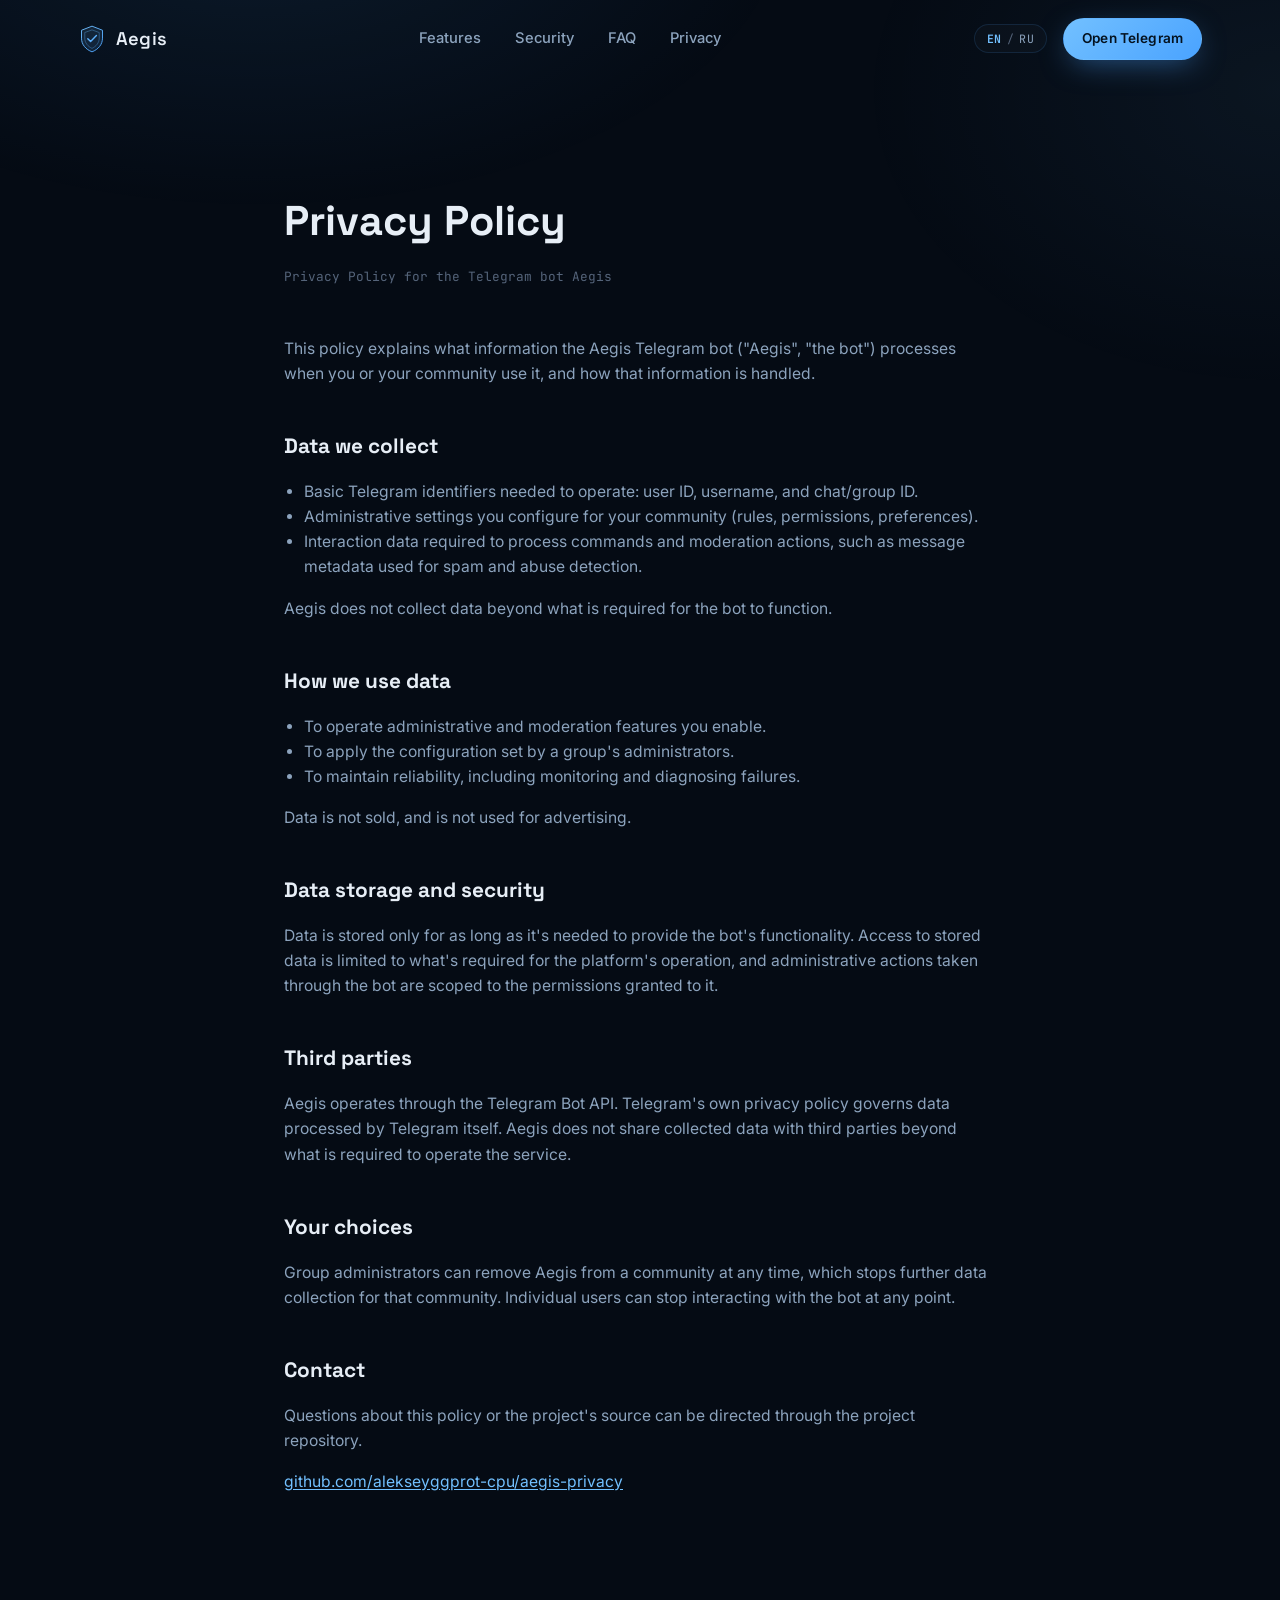
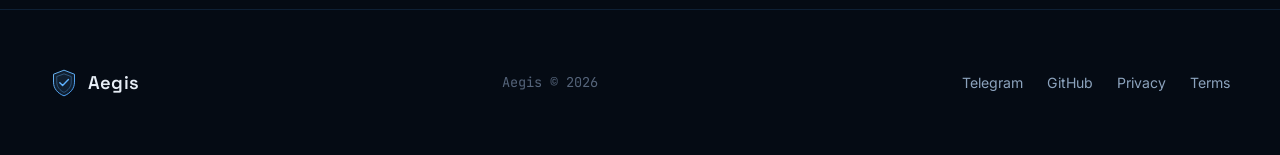
==== privacy.html @ b2ba65db "Initial release of Aegis website" ====
<!DOCTYPE html>
<html lang="en">
<head>
<meta charset="UTF-8">
<meta name="viewport" content="width=device-width, initial-scale=1.0">
<title>Privacy Policy — Aegis</title>
<meta name="description" content="Privacy Policy of the Aegis Telegram administration bot.">
<link rel="icon" type="image/svg+xml" href="assets/favicon.svg">
<link rel="stylesheet" href="style.css">
<link rel="preconnect" href="https://fonts.googleapis.com">
<link rel="preconnect" href="https://fonts.gstatic.com" crossorigin>
<link href="https://fonts.googleapis.com/css2?family=Space+Grotesk:wght@400;500;600;700&family=Inter:wght@400;500;600&family=JetBrains+Mono:wght@400;500&display=swap" rel="stylesheet">
</head>
<body>

<div class="grain"></div>

<header class="nav scrolled" id="nav">
  <div class="nav-inner">
    <a href="index.html" class="nav-brand">
      <img src="assets/logo.svg" alt="" class="nav-logo">
      <span>Aegis</span>
    </a>
    <nav class="nav-links" id="navLinks">
      <a href="index.html#features" data-i18n="nav.features">Features</a>
      <a href="index.html#security" data-i18n="nav.security">Security</a>
      <a href="index.html#faq" data-i18n="nav.faq">FAQ</a>
      <a href="privacy.html" data-i18n="nav.privacy">Privacy</a>
    </nav>
    <div class="nav-actions">
      <button class="lang-switch" id="langSwitch" type="button" aria-label="Switch language">
        <span class="lang-opt" data-lang="en">EN</span><span class="lang-sep">/</span><span class="lang-opt" data-lang="ru">RU</span>
      </button>
      <a href="https://t.me/aegis_admin22_bot" class="btn btn-primary btn-sm" target="_blank" rel="noopener" data-i18n="nav.openTelegram">Open Telegram</a>
      <button class="nav-toggle" id="navToggle" aria-label="Toggle menu" aria-expanded="false">
        <span></span><span></span><span></span>
      </button>
    </div>
  </div>
</header>

<main class="legal">
  <h1 data-i18n="legal.privacy.title">Privacy Policy</h1>
  <p class="updated" data-i18n="legal.privacy.updated">Privacy Policy for the Telegram bot Aegis</p>

  <p data-i18n="legal.privacy.intro">This policy explains what information the Aegis Telegram bot ("Aegis", "the bot") processes when you or your community use it, and how that information is handled.</p>

  <h2 data-i18n="legal.privacy.h1">Data we collect</h2>
  <ul>
    <li data-i18n="legal.privacy.h1.l1">Basic Telegram identifiers needed to operate: user ID, username, and chat/group ID.</li>
    <li data-i18n="legal.privacy.h1.l2">Administrative settings you configure for your community (rules, permissions, preferences).</li>
    <li data-i18n="legal.privacy.h1.l3">Interaction data required to process commands and moderation actions, such as message metadata used for spam and abuse detection.</li>
  </ul>
  <p data-i18n="legal.privacy.h1.note">Aegis does not collect data beyond what is required for the bot to function.</p>

  <h2 data-i18n="legal.privacy.h2">How we use data</h2>
  <ul>
    <li data-i18n="legal.privacy.h2.l1">To operate administrative and moderation features you enable.</li>
    <li data-i18n="legal.privacy.h2.l2">To apply the configuration set by a group's administrators.</li>
    <li data-i18n="legal.privacy.h2.l3">To maintain reliability, including monitoring and diagnosing failures.</li>
  </ul>
  <p data-i18n="legal.privacy.h2.note">Data is not sold, and is not used for advertising.</p>

  <h2 data-i18n="legal.privacy.h3">Data storage and security</h2>
  <p data-i18n="legal.privacy.h3.text">Data is stored only for as long as it's needed to provide the bot's functionality. Access to stored data is limited to what's required for the platform's operation, and administrative actions taken through the bot are scoped to the permissions granted to it.</p>

  <h2 data-i18n="legal.privacy.h4">Third parties</h2>
  <p data-i18n="legal.privacy.h4.text">Aegis operates through the Telegram Bot API. Telegram's own privacy policy governs data processed by Telegram itself. Aegis does not share collected data with third parties beyond what is required to operate the service.</p>

  <h2 data-i18n="legal.privacy.h5">Your choices</h2>
  <p data-i18n="legal.privacy.h5.text">Group administrators can remove Aegis from a community at any time, which stops further data collection for that community. Individual users can stop interacting with the bot at any point.</p>

  <h2 data-i18n="legal.privacy.h6">Contact</h2>
  <p data-i18n="legal.privacy.h6.text">Questions about this policy or the project's source can be directed through the project repository.</p>

  <p><a href="https://github.com/alekseyggprot-cpu/aegis-privacy" target="_blank" rel="noopener">github.com/alekseyggprot-cpu/aegis-privacy</a></p>
</main>

<footer class="footer">
  <div class="footer-inner">
    <a href="index.html" class="nav-brand">
      <img src="assets/logo.svg" alt="" class="nav-logo">
      <span>Aegis</span>
    </a>
    <p class="footer-copy">Aegis © 2026</p>
    <div class="footer-links">
      <a href="https://t.me/aegis_admin22_bot" target="_blank" rel="noopener" data-i18n="footer.telegram">Telegram</a>
      <a href="https://github.com/alekseyggprot-cpu/aegis-privacy" target="_blank" rel="noopener" data-i18n="footer.github">GitHub</a>
      <a href="privacy.html" data-i18n="nav.privacy">Privacy</a>
      <a href="terms.html" data-i18n="footer.terms">Terms</a>
    </div>
  </div>
</footer>

<script src="i18n.js"></script>
<script src="script.js"></script>
</body>
</html>
---- style.css ----
/* ============================================
   Aegis — design tokens
   ============================================ */
:root{
  --bg: #050B14;
  --surface: #0A1420;
  --surface-2: #0D1826;
  --border: rgba(74,163,255,0.14);
  --border-strong: rgba(114,192,255,0.3);
  --primary: #4AA3FF;
  --primary-2: #72C0FF;
  --white: #FFFFFF;
  --text: #E7EEF6;
  --text-dim: #8CA3BD;
  --text-faint: #55647A;

  --font-display: 'Space Grotesk', system-ui, sans-serif;
  --font-body: 'Inter', system-ui, sans-serif;
  --font-mono: 'JetBrains Mono', 'SFMono-Regular', monospace;

  --radius: 14px;
  --radius-lg: 22px;
  --max-w: 1180px;

  --ease: cubic-bezier(.16,.8,.24,1);
}

*, *::before, *::after{ box-sizing: border-box; }
html{ scroll-behavior: smooth; }
@media (prefers-reduced-motion: reduce){
  html{ scroll-behavior: auto; }
  *, *::before, *::after{ animation-duration: 0.001ms !important; animation-iteration-count: 1 !important; transition-duration: 0.001ms !important; scroll-behavior: auto !important; }
}

body{
  margin:0;
  background: var(--bg);
  color: var(--text);
  font-family: var(--font-body);
  line-height: 1.6;
  -webkit-font-smoothing: antialiased;
  overflow-x: hidden;
}

img{ max-width:100%; display:block; }
a{ color: inherit; text-decoration:none; }
button{ font-family: inherit; }

::selection{ background: rgba(74,163,255,0.3); color:#fff; }

/* subtle grain / depth overlay */
.grain{
  position: fixed; inset:0; pointer-events:none; z-index:1;
  background:
    radial-gradient(ellipse 900px 500px at 20% -10%, rgba(74,163,255,0.10), transparent 60%),
    radial-gradient(ellipse 700px 500px at 100% 10%, rgba(114,192,255,0.06), transparent 60%);
}

/* ============================================
   Buttons
   ============================================ */
.btn{
  display:inline-flex; align-items:center; justify-content:center; gap:8px;
  padding: 14px 26px;
  border-radius: 999px;
  font-family: var(--font-body);
  font-weight: 600;
  font-size: 0.95rem;
  letter-spacing: 0.01em;
  transition: transform .25s var(--ease), box-shadow .25s var(--ease), background .25s var(--ease), border-color .25s var(--ease);
  border: 1px solid transparent;
  cursor:pointer;
  white-space:nowrap;
}
.btn-primary{
  background: linear-gradient(135deg, var(--primary-2), var(--primary));
  color: #04121F;
  box-shadow: 0 8px 30px -8px rgba(74,163,255,0.55);
}
.btn-primary:hover{ transform: translateY(-2px); box-shadow: 0 12px 36px -6px rgba(74,163,255,0.7); }
.btn-ghost{
  background: rgba(255,255,255,0.02);
  color: var(--text);
  border-color: var(--border-strong);
}
.btn-ghost:hover{ background: rgba(74,163,255,0.08); transform: translateY(-2px); }
.btn-sm{ padding: 9px 18px; font-size: 0.85rem; }

/* ============================================
   Navbar
   ============================================ */
.nav{
  position: fixed; top:0; left:0; right:0; z-index: 100;
  padding: 18px 0;
  transition: padding .3s var(--ease), background .3s var(--ease), border-color .3s var(--ease);
  border-bottom: 1px solid transparent;
}
.nav.scrolled{
  padding: 12px 0;
  background: rgba(5,11,20,0.72);
  backdrop-filter: blur(16px) saturate(140%);
  -webkit-backdrop-filter: blur(16px) saturate(140%);
  border-bottom-color: var(--border);
}
.nav-inner{
  max-width: var(--max-w); margin: 0 auto; padding: 0 28px;
  display:flex; align-items:center; justify-content:space-between;
}
.nav-brand{ display:flex; align-items:center; gap:10px; font-family: var(--font-display); font-weight:600; font-size:1.15rem; letter-spacing: 0.01em; }
.nav-logo{ width: 28px; height:28px; }
.nav-links{ display:flex; gap: 34px; }
.nav-links a{
  font-size: 0.92rem; color: var(--text-dim); font-weight:500;
  position:relative; transition: color .2s;
}
.nav-links a::after{
  content:''; position:absolute; left:0; right:0; bottom:-6px; height:1px;
  background: var(--primary-2); transform: scaleX(0); transform-origin:left; transition: transform .25s var(--ease);
}
.nav-links a:hover{ color: var(--white); }
.nav-links a:hover::after{ transform: scaleX(1); }
.lang-switch{
  display:flex; align-items:center; gap:5px;
  background: rgba(255,255,255,0.02);
  border: 1px solid var(--border);
  border-radius: 999px;
  padding: 6px 12px;
  cursor:pointer;
  font-family: var(--font-mono); font-size: 0.72rem; letter-spacing: 0.04em;
  color: var(--text-dim);
  transition: border-color .2s, background .2s;
}
.lang-switch:hover{ border-color: var(--border-strong); background: rgba(74,163,255,0.06); }
.lang-switch .lang-opt{ transition: color .2s, font-weight .2s; }
.lang-switch .lang-opt.active{ color: var(--primary-2); font-weight: 600; }
.lang-switch .lang-sep{ color: var(--text-faint); }

.nav-actions{ display:flex; align-items:center; gap:16px; }
.nav-toggle{ display:none; flex-direction:column; gap:5px; background:none; border:none; padding:6px; cursor:pointer; }
.nav-toggle span{ width:20px; height:2px; background: var(--text); border-radius:2px; transition: transform .25s, opacity .25s; }

/* ============================================
   Hero
   ============================================ */
.hero{
  position: relative;
  min-height: 100vh;
  display:flex; flex-direction:column; align-items:center; justify-content:center;
  text-align:center;
  padding: 140px 24px 40px;
  overflow:hidden;
  isolation:isolate;
}
.hero-field{ position:absolute; inset:0; z-index:-1; display:flex; align-items:center; justify-content:center; opacity:0.9; }
.hero-rings{ width: min(900px, 130vw); height:auto; }
.sweep{ transform-origin: 400px 400px; animation: sweep 7s linear infinite; }
@keyframes sweep{ to{ transform: rotate(360deg); } }

.hero-logo{
  width: 84px; height:84px; margin: 0 auto 28px;
  filter: drop-shadow(0 0 40px rgba(74,163,255,0.5));
  opacity:0; animation: rise .8s .1s var(--ease) forwards;
}
.hero-title{
  font-family: var(--font-display); font-weight:700;
  font-size: clamp(3.2rem, 9vw, 6rem);
  letter-spacing: -0.03em;
  margin: 0 0 6px;
  background: linear-gradient(180deg, #fff, var(--primary-2) 160%);
  -webkit-background-clip: text; background-clip:text; color: transparent;
  opacity:0; animation: rise .8s .18s var(--ease) forwards;
}
.hero-sub{
  font-family: var(--font-mono); font-size: clamp(0.85rem, 2vw, 1rem);
  letter-spacing: 0.08em; text-transform: uppercase;
  color: var(--primary-2); margin: 0 0 20px;
  opacity:0; animation: rise .8s .26s var(--ease) forwards;
}
.hero-desc{
  max-width: 560px; color: var(--text-dim); font-size: 1.05rem;
  margin: 0 auto 40px;
  opacity:0; animation: rise .8s .34s var(--ease) forwards;
}
.hero-cta{
  display:flex; gap:16px; flex-wrap:wrap; justify-content:center;
  opacity:0; animation: rise .8s .42s var(--ease) forwards;
}

@keyframes rise{ from{ opacity:0; transform: translateY(16px); } to{ opacity:1; transform:none; } }

/* ============================================
   Sections
   ============================================ */
.section{ padding: 120px 24px; position:relative; }
.section-inner{ max-width: var(--max-w); margin: 0 auto; }
.section-inner--narrow{ max-width: 760px; }
.section-eyebrow{
  font-family: var(--font-mono); font-size: 0.72rem; letter-spacing: 0.14em;
  color: var(--primary-2); margin: 0 0 14px; text-transform: uppercase;
}
.section-title{
  font-family: var(--font-display); font-weight:600;
  font-size: clamp(1.9rem, 4vw, 2.6rem);
  letter-spacing: -0.02em;
  margin: 0 0 18px; max-width: 680px;
}
.section-lead{ color: var(--text-dim); font-size: 1.05rem; max-width: 600px; margin: 0 0 56px; }

/* grid / cards */
.grid{ display:grid; gap: 22px; }
.grid-3{ grid-template-columns: repeat(3, 1fr); }

.card{
  background: linear-gradient(180deg, var(--surface), var(--surface-2));
  border: 1px solid var(--border);
  border-radius: var(--radius-lg);
  padding: 30px 26px;
  transition: transform .3s var(--ease), border-color .3s var(--ease), box-shadow .3s var(--ease);
}
.card:hover{
  transform: translateY(-4px);
  border-color: var(--border-strong);
  box-shadow: 0 20px 50px -20px rgba(74,163,255,0.35);
}
.card-icon{ width:30px; height:30px; color: var(--primary-2); margin-bottom: 20px; }
.card h3{ font-family: var(--font-display); font-size: 1.15rem; font-weight:600; margin: 0 0 10px; }
.card p{ color: var(--text-dim); font-size: 0.94rem; margin:0; }

.reveal{ opacity:0; transform: translateY(24px); transition: opacity .7s var(--ease), transform .7s var(--ease); }
.reveal.in-view{ opacity:1; transform:none; }

/* security section */
.section-security{ background: radial-gradient(ellipse 900px 500px at 80% 20%, rgba(74,163,255,0.06), transparent 60%); }
.security-grid{ display:grid; grid-template-columns: 1.1fr 0.9fr; gap: 60px; align-items:center; }
.security-list{ list-style:none; margin: 32px 0 0; padding:0; display:flex; flex-direction:column; gap:22px; }
.security-list li{ border-left: 2px solid var(--border-strong); padding-left: 18px; }
.security-num{ display:block; font-family: var(--font-display); font-weight:600; margin-bottom:4px; }
.security-list p{ color: var(--text-dim); margin:0; font-size:0.94rem; }
.security-visual svg{ width:100%; height:auto; }

/* steps */
.steps{ display:grid; grid-template-columns: repeat(3,1fr); gap: 22px; counter-reset: step; }
.step{
  border: 1px solid var(--border); border-radius: var(--radius-lg);
  padding: 30px 26px; background: rgba(255,255,255,0.015);
  position:relative;
}
.step-index{
  font-family: var(--font-mono); font-size: 0.8rem; color: var(--primary-2);
  border: 1px solid var(--border-strong); border-radius:999px;
  width: 34px; height:34px; display:flex; align-items:center; justify-content:center;
  margin-bottom: 18px;
}
.step h3{ font-family: var(--font-display); font-size: 1.1rem; margin: 0 0 8px; }
.step p{ color: var(--text-dim); font-size: 0.92rem; margin:0; }

/* FAQ */
.faq-list{ display:flex; flex-direction:column; border-top: 1px solid var(--border); }
.faq-item{ border-bottom: 1px solid var(--border); }
.faq-q{
  width:100%; background:none; border:none; color: var(--text);
  display:flex; align-items:center; justify-content:space-between;
  padding: 22px 4px; text-align:left; cursor:pointer;
  font-family: var(--font-display); font-size: 1.02rem; font-weight:500;
}
.faq-q svg{ width:18px; height:18px; color: var(--primary-2); flex-shrink:0; transition: transform .3s var(--ease); }
.faq-q[aria-expanded="true"] svg{ transform: rotate(45deg); }
.faq-a{ max-height:0; overflow:hidden; transition: max-height .35s var(--ease); }
.faq-a p{ color: var(--text-dim); margin: 0 4px 22px; font-size: 0.95rem; max-width:600px; }
.faq-a a{ color: var(--primary-2); text-decoration:underline; text-underline-offset:2px; }

/* final CTA */
.cta-final{ padding: 40px 24px 120px; }
.cta-final-inner{
  position:relative; max-width: 780px; margin: 0 auto; text-align:center;
  border: 1px solid var(--border-strong); border-radius: var(--radius-lg);
  padding: 64px 32px;
  background: linear-gradient(180deg, rgba(74,163,255,0.06), rgba(10,20,32,0.4));
  overflow:hidden;
}
.cta-glow{ position:absolute; top:-30px; left:50%; transform: translateX(-50%); width: 500px; max-width:140%; pointer-events:none; }
.cta-logo{ width:48px; height:48px; margin: 0 auto 22px; position:relative; }
.cta-final-inner h2{ font-family: var(--font-display); font-size: clamp(1.5rem,3vw,2rem); margin:0 0 12px; position:relative; }
.cta-final-inner p{ color: var(--text-dim); margin: 0 0 32px; position:relative; }
.cta-final-inner .btn{ position:relative; }

/* footer */
.footer{ border-top: 1px solid var(--border); padding: 48px 24px; }
.footer-inner{
  max-width: var(--max-w); margin:0 auto;
  display:flex; flex-wrap:wrap; align-items:center; justify-content:space-between; gap:20px;
}
.footer-copy{ color: var(--text-faint); font-size: 0.85rem; font-family: var(--font-mono); }
.footer-links{ display:flex; gap: 24px; }
.footer-links a{ color: var(--text-dim); font-size:0.88rem; transition: color .2s; }
.footer-links a:hover{ color: var(--white); }

/* legal pages */
.legal{ max-width: 760px; margin: 0 auto; padding: 160px 24px 100px; }
.legal h1{ font-family: var(--font-display); font-size: clamp(2rem,4vw,2.6rem); margin-bottom: 8px; }
.legal .updated{ color: var(--text-faint); font-family: var(--font-mono); font-size:0.8rem; margin-bottom: 48px; }
.legal h2{ font-family: var(--font-display); font-size:1.3rem; margin-top: 44px; margin-bottom:14px; }
.legal p, .legal li{ color: var(--text-dim); font-size: 0.98rem; }
.legal ul{ padding-left: 20px; }
.legal a{ color: var(--primary-2); text-decoration: underline; text-underline-offset:2px; }

/* ============================================
   Responsive
   ============================================ */
@media (max-width: 900px){
  .grid-3{ grid-template-columns: 1fr 1fr; }
  .steps{ grid-template-columns: 1fr; }
  .security-grid{ grid-template-columns: 1fr; gap: 40px; }
  .security-visual{ order:-1; max-width: 320px; margin: 0 auto; }
}

@media (max-width: 720px){
  .nav-links{
    position: fixed; top: 62px; left:0; right:0;
    flex-direction:column; gap:0;
    background: rgba(5,11,20,0.98);
    backdrop-filter: blur(16px);
    border-bottom: 1px solid var(--border);
    max-height:0; overflow:hidden; transition: max-height .35s var(--ease);
  }
  .nav-links.open{ max-height: 320px; }
  .nav-links a{ padding: 18px 28px; border-top: 1px solid var(--border); }
  .nav-toggle{ display:flex; }
  .nav-actions .btn-sm{ display:none; }
  .grid-3{ grid-template-columns: 1fr; }
  .hero{ padding-top: 120px; }
}

@media (max-width: 480px){
  .hero-cta{ flex-direction:column; width:100%; }
  .hero-cta .btn{ width:100%; }
  .section{ padding: 84px 20px; }
}
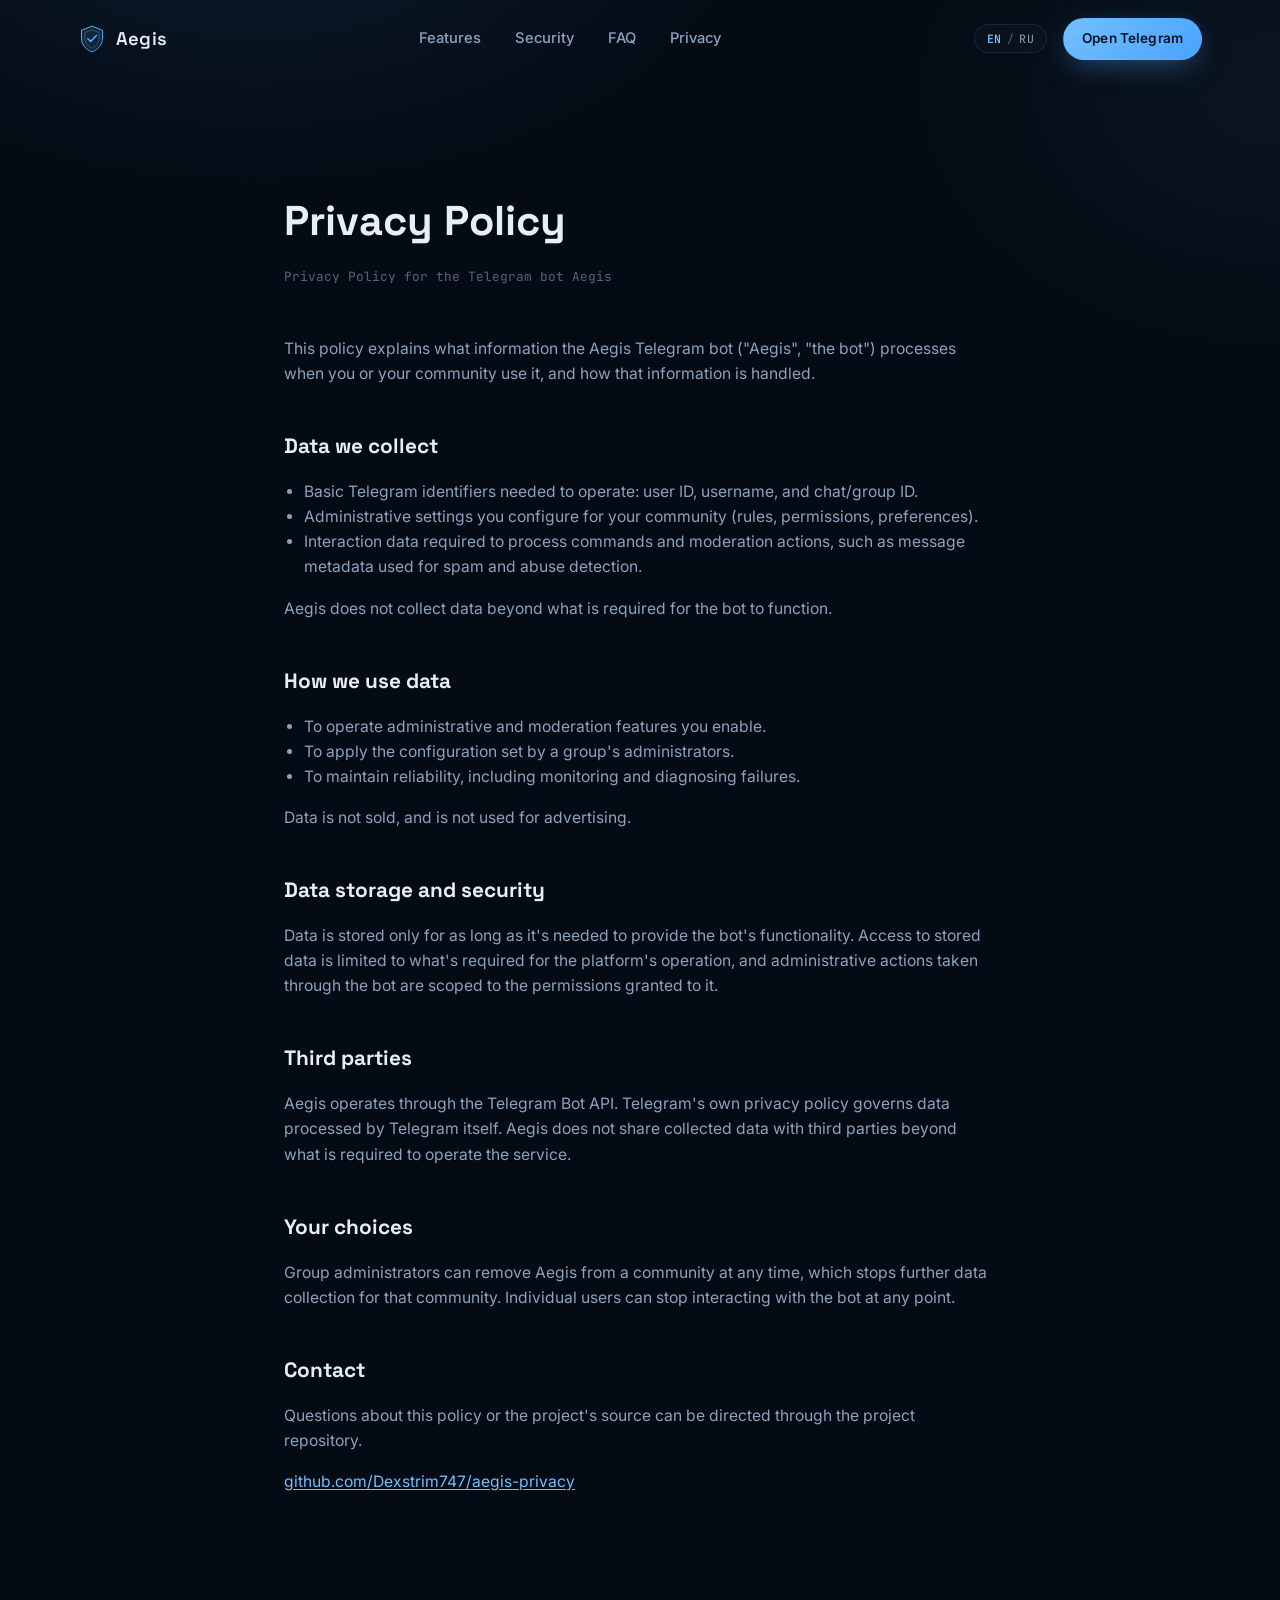
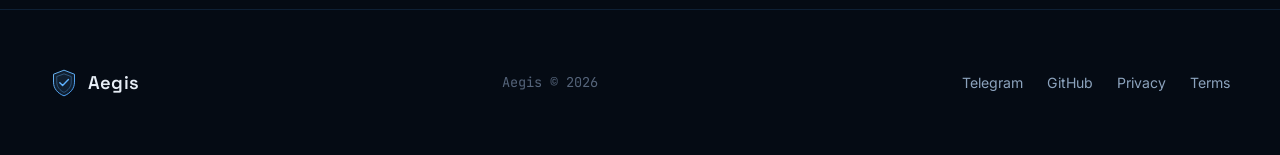
==== commit c7ee3230: "Update privacy.html" ====
--- a/privacy.html
+++ b/privacy.html
@@ -73,7 +73,7 @@
   <h2 data-i18n="legal.privacy.h6">Contact</h2>
   <p data-i18n="legal.privacy.h6.text">Questions about this policy or the project's source can be directed through the project repository.</p>
 
-  <p><a href="https://github.com/alekseyggprot-cpu/aegis-privacy" target="_blank" rel="noopener">github.com/alekseyggprot-cpu/aegis-privacy</a></p>
+  <p><a href="https://github.com/Dexstrim747/aegis-privacy" target="_blank" rel="noopener">github.com/Dexstrim747/aegis-privacy</a></p>
 </main>
 
 <footer class="footer">
@@ -85,7 +85,7 @@
     <p class="footer-copy">Aegis © 2026</p>
     <div class="footer-links">
       <a href="https://t.me/aegis_admin22_bot" target="_blank" rel="noopener" data-i18n="footer.telegram">Telegram</a>
-      <a href="https://github.com/alekseyggprot-cpu/aegis-privacy" target="_blank" rel="noopener" data-i18n="footer.github">GitHub</a>
+      <a href="https://github.com/Dexstrim747/aegis-privacy" target="_blank" rel="noopener" data-i18n="footer.github">GitHub</a>
       <a href="privacy.html" data-i18n="nav.privacy">Privacy</a>
       <a href="terms.html" data-i18n="footer.terms">Terms</a>
     </div>
